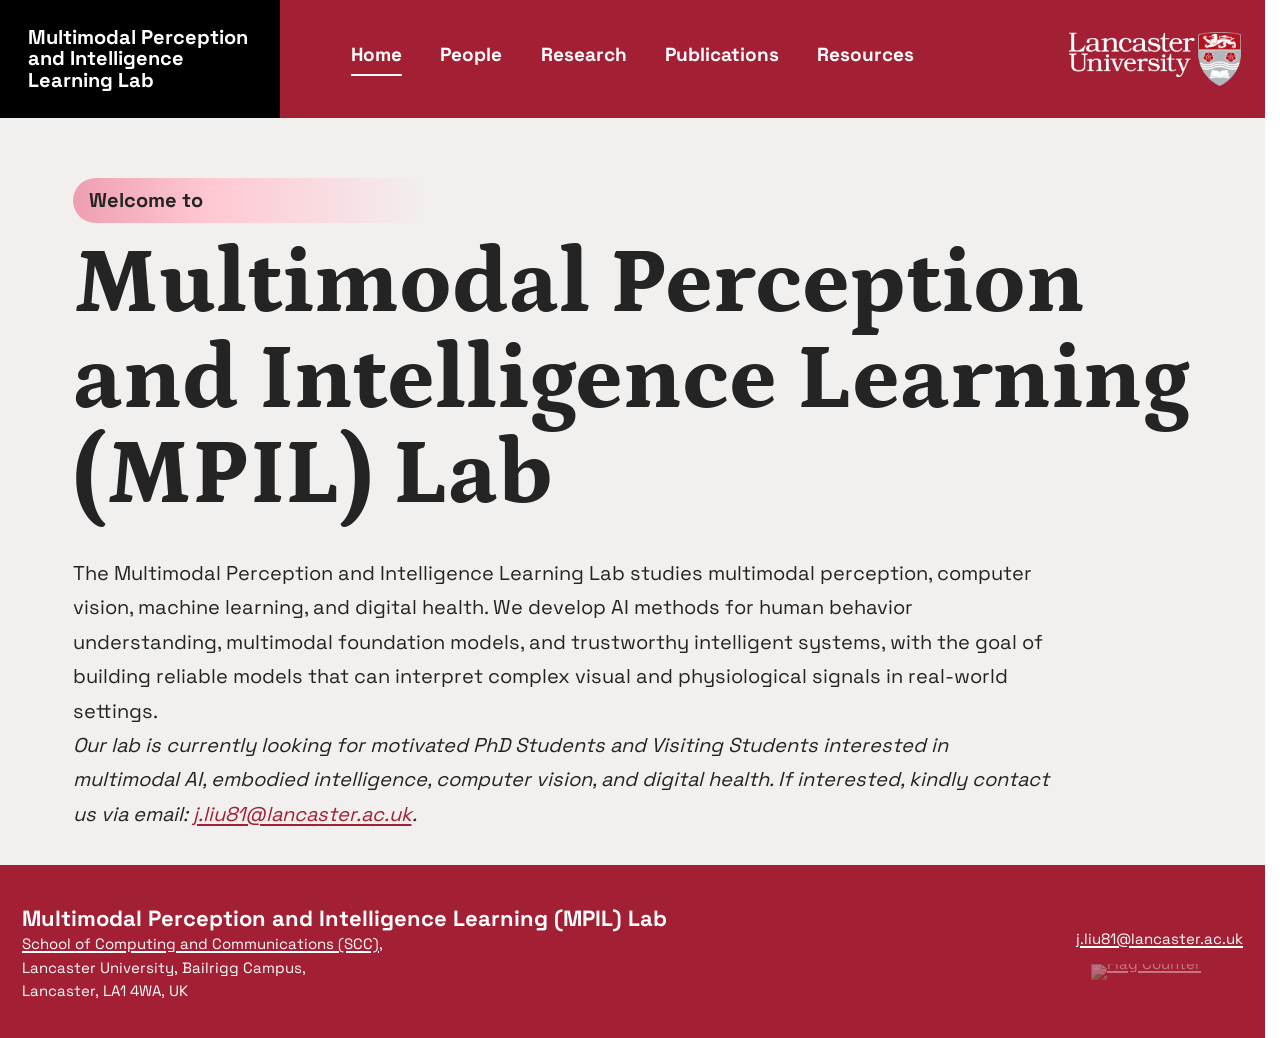
==== index.html @ 98a17470 "Publish lab webpage" ====
<!DOCTYPE html>
<html lang="en">
<head>
  <meta charset="utf-8">
  <meta name="viewport" content="width=device-width, initial-scale=1">
  <title>Multimodal Perception and Intelligence Learning (MPIL) Lab</title>
  <meta name="description" content="Multimodal Perception and Intelligence Learning (MPIL) Lab at Lancaster University: computer vision, machine learning, digital health, multimodal foundation models, and trustworthy AI.">
  <link rel="stylesheet" href="assets/site.css">
  <script defer src="assets/site-nav.js"></script>
</head>
<body data-page="home">
  <header class="site-header"></header>

  <main>
    <section class="page-title">
      <div class="container">
        <div class="home-hero-copy">
          <p class="eyebrow home-kicker">Welcome to</p>
          <h1 style="font-size: clamp(46px, 7.4vw, 92px); line-height: 1.04;">
            Multimodal Perception<br>
            and Intelligence Learning<br>
            (MPIL) Lab
          </h1>
        </div>
      </div>
    </section>

    <section class="container section home-description">
      <div class="home-hero-copy">
        <p>The Multimodal Perception and Intelligence Learning Lab studies multimodal perception, computer vision, machine learning, and digital health. We develop AI methods for human behavior understanding, multimodal foundation models, and trustworthy intelligent systems, with the goal of building reliable models that can interpret complex visual and physiological signals in real-world settings.<br><em>Our lab is currently looking for motivated PhD Students and Visiting Students interested in multimodal AI, embodied intelligence, computer vision, and digital health. If interested, kindly contact us via email: <a href="mailto:j.liu81@lancaster.ac.uk">j.liu81@lancaster.ac.uk</a>.</em></p>
      </div>
    </section>
  </main>

  <footer class="site-footer">
    <div class="footer-inner">
      <span>
        <span class="footer-lab">Multimodal Perception and Intelligence Learning (MPIL) Lab</span><br>
        <a href="https://www.lancaster.ac.uk/scc/" target="_blank" rel="noopener noreferrer">School of Computing and Communications (SCC)</a>,<br>
        Lancaster University, Bailrigg Campus,<br>
        Lancaster, LA1 4WA, UK<br>
      </span>
      <div class="footer-actions">
        <a href="mailto:j.liu81@lancaster.ac.uk">j.liu81@lancaster.ac.uk</a>
        <a class="visitor-tracker" href="https://info.flagcounter.com/nKaK" target="_blank" rel="noopener noreferrer" aria-label="Site visitor flag counter">
          <img src="https://s01.flagcounter.com/mini/nKaK/bg_FFFFFF/txt_000000/border_CCCCCC/flags_0/" alt="Flag Counter">
        </a>
      </div>
    </div>
  </footer>
</body>
</html>
---- assets/site.css ----
:root {
  --ink: #3c3c3c;
  --heading: #25454c;
  --accent: #0f6f78;
  --accent-dark: #0b5960;
  --muted: #666f72;
  --pale: #f2f4f4;
  --line: #e2e6e7;
  --paper: #ffffff;
}

* {
  box-sizing: border-box;
}

html {
  scroll-behavior: smooth;
  overflow-y: scroll;
  scrollbar-gutter: stable;
}

body {
  margin: 0;
  color: var(--ink);
  background: var(--paper);
  font-family: "Open Sans", "Helvetica Neue", Arial, sans-serif;
  font-size: 18px;
  line-height: 1.55;
}

a {
  color: var(--accent-dark);
  text-decoration: none;
}

a:hover {
  text-decoration: underline;
}

img {
  display: block;
  max-width: 100%;
}

.site-header {
  background: #a31f34;
  min-height: 92px;
}

.nav {
  width: min(1480px, calc(100% - 44px));
  min-height: 92px;
  height: 92px;
  margin: 0 auto;
  display: flex;
  align-items: flex-start;
  justify-content: space-between;
  gap: 36px;
  padding-top: 22px;
}

.brand {
  color: #fff;
  font-size: 34px;
  font-weight: 800;
  line-height: 1;
}

.brand span {
  display: block;
  width: 28px;
  height: 28px;
  margin-top: 5px;
  border: 2px solid #fff;
  transform: rotate(45deg);
}

.site-header .nav > a,
.site-header .nav-links a {
  background: transparent !important;
  border: 0 !important;
  box-shadow: none !important;
}

.nav-links {
  display: flex;
  flex-wrap: wrap;
  justify-content: flex-end;
  gap: 4px 18px;
  padding-top: 2px;
  color: #fff;
  font-size: 18px;
}

.nav-links a {
  display: inline-flex;
  position: relative;
  min-height: 34px;
  height: 34px;
  align-items: center;
  padding: 0 0 8px;
  border: 0 !important;
  background: transparent !important;
  box-shadow: none !important;
  color: rgba(255, 255, 255, 0.82);
  text-decoration: none;
  transition: color 180ms ease;
}

.nav-links a::after {
  content: "";
  position: absolute;
  right: 0;
  bottom: 0;
  left: 0;
  height: 2px;
  background: #fff;
  transform: scaleX(0);
  transform-origin: center;
  transition: transform 180ms ease;
}

.nav-links a[aria-current="page"] {
  background: transparent !important;
  border: 0 !important;
  box-shadow: none !important;
  color: #fff;
  font-weight: 700;
}

.nav-links a[aria-current="page"]::after {
  transform: scaleX(1);
}

.nav-links a:hover {
  background: transparent !important;
  border: 0 !important;
  box-shadow: none !important;
  color: #fff;
  text-decoration: none;
}

.nav-links a:hover::after {
  transform: scaleX(1);
}

.container {
  width: min(1200px, calc(100% - 64px));
  margin: 0 auto;
}

.hero {
  display: grid;
  grid-template-columns: 1.45fr 1fr;
  align-items: center;
  gap: 86px;
  padding: 22px 0 58px;
}

.hero-text {
  padding-top: 18px;
}

.eyebrow {
  margin: 0 0 8px;
  color: var(--accent-dark);
  font-size: 15px;
  font-weight: 700;
}

h1,
h2,
h3 {
  margin: 0;
  color: var(--heading);
  line-height: 1.22;
  font-weight: 700;
}

h1 {
  font-size: 30px;
  color: var(--accent-dark);
}

h2 {
  font-size: 29px;
  color: var(--accent-dark);
}

h3 {
  font-size: 24px;
}

.lead {
  max-width: 820px;
  margin: 25px 0 0;
  color: var(--ink);
}

.join-note {
  margin-top: 26px;
}

.hero-visual img {
  width: 100%;
  aspect-ratio: 1.6 / 1;
  object-fit: cover;
}

.feature {
  display: grid;
  grid-template-columns: 0.72fr 1fr;
  gap: 28px;
  align-items: start;
  padding: 54px 0 66px;
}

.feature img {
  width: 100%;
  aspect-ratio: 1.8 / 1;
  object-fit: cover;
}

.feature-copy {
  padding: 2px 0 0;
}

.feature-copy p {
  margin: 24px 0 0;
}

.inline-links {
  display: flex;
  flex-wrap: wrap;
  gap: 14px;
  margin-top: 2px;
}

.carousel-dots {
  display: flex;
  justify-content: center;
  gap: 9px;
  margin: 4px 0 48px;
}

.carousel-dots span {
  width: 13px;
  height: 13px;
  border-radius: 50%;
  background: var(--accent-dark);
  opacity: 0.95;
}

.carousel-dots span:nth-child(5) {
  opacity: 0.65;
}

.band {
  background: var(--pale);
  padding: 52px 0 66px;
}

.section {
  padding: 52px 0;
}

.section-head {
  margin-bottom: 34px;
}

.section-head p {
  max-width: none;
  margin: 24px 0 0;
}

.image-row {
  display: grid;
  grid-template-columns: repeat(3, 1fr);
  gap: 26px;
}

.image-row img {
  width: 100%;
  aspect-ratio: 1.34 / 1;
  object-fit: cover;
}

.grid {
  display: grid;
  grid-template-columns: repeat(3, 1fr);
  gap: 26px;
}

.grid.two {
  grid-template-columns: repeat(2, 1fr);
}

.card,
.profile,
.paper,
.grant,
.timeline {
  border-top: 3px solid var(--line);
  background: transparent;
}

.card img {
  width: 100%;
  aspect-ratio: 1.5 / 1;
  object-fit: cover;
  margin-bottom: 18px;
}

.card-body,
.profile,
.paper,
.grant,
.timeline {
  padding: 18px 0 0;
}

.card p,
.profile p,
.paper p,
.grant p,
.timeline p {
  margin: 12px 0 0;
  color: var(--muted);
}

.paper,
.grant,
.timeline,
.profile {
  padding-bottom: 24px;
}

.venue,
.grant .meta,
.paper .venue {
  display: block;
  margin-bottom: 8px;
  color: var(--accent-dark);
  font-size: 14px;
  font-weight: 700;
  text-transform: uppercase;
}

.tag-list,
.link-list,
.actions {
  display: flex;
  flex-wrap: wrap;
  gap: 12px;
  margin-top: 18px;
}

.button {
  color: var(--accent-dark);
  font-weight: 700;
}

.button::after {
  content: " →";
}

.button.secondary {
  color: var(--accent-dark);
}

.page-title {
  padding: 42px 0 34px;
  background: var(--pale);
}

.page-title p {
  max-width: 960px;
  margin: 18px 0 0;
}

.people-grid {
  display: grid;
  grid-template-columns: repeat(4, 1fr);
  gap: 24px;
}

.avatar {
  display: none;
}

.profile-photo {
  display: block;
  width: 100%;
  aspect-ratio: 1 / 1;
  margin-bottom: 16px;
  background: var(--line);
  object-fit: cover;
}

.columns {
  display: grid;
  grid-template-columns: 0.7fr 1.3fr;
  gap: 42px;
  align-items: start;
}

.side-box {
  border-top: 3px solid var(--accent);
  background: var(--pale);
  padding: 24px;
}

.side-box dl {
  margin: 0;
}

.side-box dt {
  margin-top: 18px;
  color: var(--heading);
  font-weight: 700;
}

.side-box dt:first-child {
  margin-top: 0;
}

.side-box dd {
  margin: 4px 0 0;
  color: var(--muted);
}

.content-list {
  margin: 14px 0 0;
  padding-left: 21px;
  color: var(--muted);
}

.content-list li + li {
  margin-top: 8px;
}

body.research-page {
  --paper: #ffffff;
  background:
    linear-gradient(135deg, var(--accent) 0 34px, transparent 34px) top left / 112px 112px no-repeat,
    linear-gradient(315deg, var(--accent-hot) 0 28px, transparent 28px) top right / 96px 96px no-repeat,
    var(--paper);
}

body.publication-page {
  background: #f3f4f4;
}

.publication-main {
  width: min(1200px, calc(100% - 64px));
  margin: 0 auto;
  padding: 26px 0 72px;
}

.publication-heading {
  margin: 0 12px 24px;
}

.publication-heading h1 {
  color: var(--accent-dark);
  font-size: 30px;
}

.publication-heading p {
  margin: 10px 0 0;
  color: var(--muted);
  font-size: 17px;
  font-style: italic;
}

.publication-search-wrap {
  margin-bottom: 20px;
}

.publication-search {
  width: 100%;
  height: 58px;
  border: 0;
  border-radius: 999px;
  background: #fff;
  color: var(--ink);
  font: inherit;
  font-size: 19px;
  outline: none;
  padding: 0 26px;
}

.publication-search:focus {
  box-shadow: 0 0 0 2px rgba(15, 111, 120, 0.28);
}

.publication-search::placeholder {
  color: #7b8284;
}

.publication-note {
  margin: 18px 0 0 12px;
  color: var(--muted);
  font-size: 16px;
  font-style: italic;
}

.publication-year-group {
  margin-top: 30px;
}

.publication-year-group:first-of-type {
  margin-top: 18px;
}

.publication-year {
  margin: 0 12px 19px;
  padding-bottom: 8px;
  border-bottom: 1px solid #dde2e3;
  color: var(--accent-dark);
  font-size: 25px;
}

.publication-list {
  list-style: none;
  margin: 0;
  padding: 0 12px;
}

.publication-list-wrap {
  counter-reset: publication-index;
}

.publication-item {
  margin: 0 0 26px;
  counter-increment: publication-index;
}

.publication-item[hidden] {
  counter-increment: none;
}

.publication-item p {
  max-width: 1400px;
  margin: 0;
  color: #4b4f50;
  font-size: 17px;
  line-height: 1.42;
}

.publication-title {
  color: #3d4243;
  font-weight: 700;
}

.publication-title::before {
  content: counter(publication-index) ". ";
  color: #6b7173;
  font-weight: 700;
  margin-right: 8px;
}

.funding-page .publication-title::before {
  content: none;
  margin-right: 0;
}

.publication-item .publication-authors {
  margin-top: 2px;
}

.publication-item .publication-venue {
  margin-top: 2px;
  font-style: italic;
}

.publication-item mark {
  border-radius: 3px;
  background: #f3c7cf;
  color: inherit;
  padding: 0 2px;
}

.publication-empty {
  margin: 32px 12px 0;
  color: var(--muted);
  font-size: 18px;
}

.publication-empty[hidden] {
  display: none;
}

.screen-reader-only {
  position: absolute;
  width: 1px;
  height: 1px;
  padding: 0;
  margin: -1px;
  overflow: hidden;
  clip: rect(0, 0, 0, 0);
  white-space: nowrap;
  border: 0;
}

.site-footer {
  border-top: 1px solid var(--line);
  background: #fff;
  color: var(--muted);
}

.footer-inner {
  width: min(1480px, calc(100% - 44px));
  margin: 0 auto;
  padding: 16px 0;
  display: flex;
  justify-content: space-between;
  text-align: left;
  align-items: center;
  gap: 20px;
  font-size: 15px;
}

.footer-lab {
  display: inline-block;
  font-size: 22px;
  font-weight: 700;
  line-height: 1.2;
}

.footer-actions {
  display: flex;
  flex-direction: column;
  align-items: flex-end;
  gap: 14px;
}

.visitor-tracker {
  display: inline-flex;
  line-height: 0;
  opacity: 0.38;
  transition: opacity 160ms ease, filter 160ms ease;
  filter: grayscale(0.25);
}

.visitor-tracker:hover,
.visitor-tracker:focus {
  opacity: 0.82;
  filter: grayscale(0);
  text-decoration: none;
}

.visitor-tracker img {
  display: block;
  width: 152px;
  height: auto;
}

@media (max-width: 980px) {
  .nav {
    min-height: auto;
    flex-direction: column;
    padding-bottom: 22px;
  }

  .nav-links {
    justify-content: flex-start;
  }

  .hero,
  .feature,
  .columns,
  .grid,
  .grid.two {
    grid-template-columns: 1fr;
    gap: 28px;
  }

  .image-row,
  .people-grid {
    grid-template-columns: repeat(2, 1fr);
  }
}

@media (max-width: 640px) {
  body {
    font-size: 16px;
  }

  .container,
  .nav,
  .publication-main,
  .footer-inner {
    width: calc(100% - 28px);
  }

  .nav-links a {
    padding: 0 10px;
    font-size: 15px;
  }

  h1 {
    font-size: 26px;
  }

  h2 {
    font-size: 25px;
  }

  .hero {
    padding-top: 12px;
  }

  .image-row,
  .people-grid {
    grid-template-columns: 1fr;
  }

  .footer-inner {
    flex-direction: column;
  }

  .footer-actions {
    align-items: center;
    gap: 12px;
  }

  .publication-main {
    padding-top: 20px;
  }

  .publication-search {
    height: 52px;
    font-size: 17px;
    padding: 0 20px;
  }

  .publication-list {
    padding: 0 4px;
  }

  .publication-item p {
    font-size: 16px;
  }
}

@font-face {
  font-family: "CocoSpace";
  src: url("fonts/SpaceGrotesk_wght_.ttf") format("truetype");
  font-weight: 300 700;
}

@font-face {
  font-family: "CocoSerif";
  src: url("fonts/Petrona_wght_.ttf") format("truetype");
  font-weight: 300 800;
}

body {
  --ink: #171717;
  --heading: #111111;
  --accent: #a31f34;
  --accent-dark: #7f1828;
  --accent-hot: #cf4d62;
  --accent-blue: #8ed1fc;
  --accent-green: #7bdcb5;
  --accent-peach: #fbe7dd;
  --muted: #444;
  --pale: #f2f0ef;
  --line: #111;
  --paper: #fffaf0;
  background:
    linear-gradient(90deg, rgba(163, 31, 52, 0.18) 0 18%, transparent 18% 100%),
    linear-gradient(180deg, var(--pale) 0 520px, #fff 520px 100%);
  color: var(--ink);
  font-family: "CocoSpace", "Helvetica Neue", Arial, sans-serif;
}

a {
  color: var(--accent);
  text-decoration: underline;
  text-decoration-thickness: 2px;
  text-underline-offset: 0.18em;
}

a:hover {
  color: var(--heading);
}

.site-header {
  background: #111;
  border-bottom: 4px solid var(--accent);
}

.nav {
  min-height: 96px;
  align-items: stretch;
  padding-top: 0;
  height: 96px;
}

.brand {
  display: flex;
  min-width: 280px;
  height: 96px;
  align-items: center;
  padding: 24px 34px;
  background: var(--accent);
  color: #fff;
  font-size: 28px;
  text-decoration: none;
}

.brand span {
  display: none;
}

.nav-links {
  padding-top: 0;
  color: #fff;
  font-size: 17px;
}

.nav-links a {
  min-height: 96px;
  padding: 0 20px;
  border-left: 2px solid #333;
  color: #fff;
  text-decoration: none;
}

.nav-links a[aria-current="page"] {
  background: var(--accent-hot);
  border-left-color: var(--accent-hot);
  border-right: 2px solid var(--accent-hot);
  color: #111;
}

.nav-links a:hover {
  background: var(--accent-blue);
  color: #111;
}

h1,
h2,
h3 {
  color: var(--heading);
  font-family: "CocoSerif", Georgia, serif;
  font-weight: 800;
}

h1,
.publication-heading h1 {
  font-size: 38px;
  color: var(--heading);
}

h2 {
  font-size: 32px;
  color: var(--heading);
}

.eyebrow,
.venue,
.grant .meta,
.paper .venue {
  color: var(--accent);
}

.hero {
  gap: 0;
  margin-top: 34px;
  border: 3px solid var(--line);
  background: linear-gradient(90deg, var(--accent-hot) 0 58%, var(--accent-blue) 58% 100%);
  padding: 0;
}

.hero-text {
  padding: 48px;
}

.lead {
  font-size: 20px;
}

.hero-visual img {
  border-left: 3px solid var(--line);
}

.feature {
  gap: 0;
  margin: 48px auto 64px;
  border: 3px solid var(--line);
  background: #fff;
  padding: 0;
}

.feature img {
  border-right: 3px solid var(--line);
}

.feature-copy {
  padding: 34px 36px;
}

.carousel-dots span {
  border-radius: 0;
  background: var(--accent);
}

.band {
  background: linear-gradient(90deg, var(--accent) 0 22%, var(--accent-green) 22% 100%);
  border-top: 3px solid var(--line);
  border-bottom: 3px solid var(--line);
}

.page-title {
  background: linear-gradient(90deg, var(--accent-blue) 0 62%, var(--accent-hot) 62% 100%);
  border-bottom: 3px solid var(--line);
}

.card,
.profile,
.paper,
.grant,
.timeline {
  border: 3px solid var(--line);
  background: #fff;
}

.card-body,
.profile,
.paper,
.grant,
.timeline {
  padding: 20px;
}

.grid > *:nth-child(3n + 1),
.people-grid > *:nth-child(4n + 1) {
  background: var(--accent-peach);
}

.grid > *:nth-child(3n + 2),
.people-grid > *:nth-child(4n + 2) {
  background: #fff;
}

.grid > *:nth-child(3n),
.people-grid > *:nth-child(4n + 3) {
  background: var(--accent-blue);
}

.people-grid > *:nth-child(4n) {
  background: var(--accent-green);
}

.side-box {
  border: 3px solid var(--line);
  background: var(--accent-hot);
}

body.publication-page {
  background:
    linear-gradient(90deg, var(--accent-blue) 0 13%, transparent 13% 100%),
    linear-gradient(180deg, var(--pale) 0 240px, #fff 240px 100%);
}

.publication-search {
  border: 3px solid var(--line);
  border-radius: 0;
  background: var(--accent-hot);
}

.publication-search:focus {
  box-shadow: 6px 6px 0 var(--accent);
}

.publication-year {
  display: inline-block;
  padding: 8px 14px;
  border: 3px solid var(--line);
  background: var(--accent-green);
  color: var(--heading);
}

.publication-item {
  margin-bottom: 18px;
  border: 3px solid var(--line);
  background: #fff;
  padding: 18px 20px;
}

.publication-item:nth-child(3n + 2) {
  background: var(--accent-peach);
}

.publication-item:nth-child(3n) {
  background: #eef8f3;
}

.publication-item p,
.publication-title {
  color: var(--ink);
}

.publication-title::before {
  color: var(--accent);
}

.publication-item mark {
  border-radius: 0;
  background: var(--accent-hot);
}

.site-footer {
  border-top: 4px solid var(--accent);
  background: #111;
  color: #fff;
}

.site-footer a {
  color: var(--accent-hot);
}

@media (max-width: 980px) {
  .nav {
    align-items: stretch;
    gap: 0;
    height: 72px;
  }

  .brand,
  .nav-links a {
    min-height: 72px;
    height: 72px;
  }

  .hero,
  .feature {
    background: var(--accent-hot);
  }

  .hero-visual img,
  .feature img {
    border-left: 0;
    border-right: 0;
    border-top: 3px solid var(--line);
  }
}

body {
  --ink: #242424;
  --heading: #1f1f1f;
  --accent: #a31f34;
  --accent-dark: #8f1b2e;
  --accent-hot: #cf4d62;
  --muted: #555;
  --pale: #f2f0ef;
  --line: #d8d4cf;
  --paper: #ffffff;
  background:
    linear-gradient(135deg, var(--accent) 0 34px, transparent 34px) top left / 112px 112px no-repeat,
    linear-gradient(315deg, var(--accent-hot) 0 28px, transparent 28px) top right / 96px 96px no-repeat,
    var(--paper);
  color: var(--ink);
  font-family: "CocoSpace", "Helvetica Neue", Arial, sans-serif;
}

body a {
  color: var(--accent);
  text-decoration: underline;
  text-decoration-thickness: 1.5px;
  text-underline-offset: 0.16em;
}

body a:hover {
  text-decoration: underline;
}

body .site-header {
  background: var(--accent);
  border-bottom: 4px solid var(--accent);
}

body .nav {
  min-height: 92px;
  align-items: stretch;
  justify-content: flex-start;
  gap: 0;
  padding-top: 0;
}

body .brand {
  display: flex;
  min-width: 120px;
  align-items: center;
  padding: 0 24px;
  background: var(--accent-dark);
  color: #fff;
  font-size: 38px;
  text-decoration: none;
}

body .brand span {
  display: none;
}

body .nav-links {
  padding-top: 0;
  color: #fff;
  font-size: 17px;
}

body .nav-links a {
  min-height: 92px;
  padding: 0 18px;
  border-left: 2px solid rgba(255, 255, 255, 0.2);
  color: #fff;
  text-decoration: none;
}

body .nav-links a[aria-current="page"] {
  background: var(--accent-dark);
  border-left-color: rgba(255, 255, 255, 0.2);
  border-right: 2px solid rgba(255, 255, 255, 0.2);
  color: #fff;
}

body .nav-links a:hover {
  background: var(--accent-hot);
  color: #fff;
}

body h1,
body h2,
body h3 {
  color: var(--heading);
  font-family: "CocoSerif", Georgia, serif;
  font-weight: 800;
}

body h1,
body .publication-heading h1 {
  color: var(--heading);
  font-size: 34px;
}

body h2 {
  color: var(--heading);
  font-size: 30px;
}

body .page-title {
  position: relative;
  background: var(--pale);
  border-bottom: 1px solid var(--line);
}

body .page-title::after {
  content: "";
  position: absolute;
  right: 44px;
  bottom: -18px;
  width: 160px;
  height: 36px;
  background: linear-gradient(90deg, var(--accent) 0 50%, var(--accent-hot) 50% 100%);
}

body .card,
body .profile,
body .paper,
body .grant,
body .timeline {
  border: 0;
  border-top: 3px solid var(--accent);
  background: transparent;
}

body .card-body,
body .profile,
body .paper,
body .grant,
body .timeline {
  padding: 18px 0 0;
}

body .side-box {
  border: 0;
  border-top: 4px solid var(--accent);
  background: var(--pale);
}

body.publication-page {
  background:
    linear-gradient(135deg, var(--accent) 0 34px, transparent 34px) top left / 112px 112px no-repeat,
    linear-gradient(315deg, var(--accent-hot) 0 28px, transparent 28px) top right / 96px 96px no-repeat,
    #f6f5f3;
}

body .publication-search {
  border: 2px solid var(--line);
  border-radius: 0;
  background: #fff;
}

body .publication-search:focus {
  box-shadow: 4px 4px 0 var(--accent-hot);
}

body .publication-year {
  display: block;
  padding: 0 0 8px;
  border: 0;
  border-bottom: 2px solid var(--line);
  background: linear-gradient(90deg, rgba(163, 31, 52, 0.14), transparent 42%);
  color: var(--heading);
}

body .publication-item {
  margin: 0 0 26px;
  border: 0;
  background: transparent;
  padding: 0;
}

body .publication-item:nth-child(3n + 2),
body .publication-item:nth-child(3n) {
  background: transparent;
}

body .publication-item p {
  color: #4b4f50;
}

body .publication-title {
  color: #3d4243;
}

body .publication-title::before {
  color: var(--accent);
}

body .publication-item mark {
  border-radius: 3px;
  background: #f3c7cf;
}

body .site-footer {
  border-top: 4px solid var(--accent);
  background: var(--accent);
  color: #fff;
}

body .site-footer a {
  color: #fff;
}

body .nav {
  justify-content: flex-start;
  gap: 0;
  height: 96px;
}

.lancaster-logo {
  display: flex;
  min-height: 92px;
  align-items: center;
  gap: 12px;
  padding: 0 24px;
  margin-left: auto;
  background: var(--accent);
  color: #fff;
  text-decoration: none;
  border-right: 2px solid rgba(255, 255, 255, 0.2);
}

.lancaster-logo img {
  display: block;
  width: 172px;
  max-width: 100%;
  height: auto;
  background: transparent;
}

body.research-page {
  --paper: #fffaf0;
  background:
    linear-gradient(135deg, var(--accent) 0 34px, transparent 34px) top left / 112px 112px no-repeat,
    linear-gradient(315deg, var(--accent-hot) 0 28px, transparent 28px) top right / 96px 96px no-repeat,
    var(--paper);
}

.lancaster-mark {
  display: inline-flex;
  width: 44px;
  height: 44px;
  align-items: center;
  justify-content: center;
  background: var(--accent);
  color: #fff;
  font-weight: 800;
  line-height: 1;
}

.lancaster-wordmark {
  max-width: 128px;
  color: var(--heading);
  font-size: 15px;
  font-weight: 800;
  line-height: 1.12;
}

.home-description {
  max-width: 1200px;
  padding-top: 62px;
}

.home-description p {
  max-width: 980px;
  margin: 0;
  color: var(--ink);
  font-size: 20px;
  line-height: 1.72;
}

body.pi-page .pi-content,
body.people-page .people-content {
  background: var(--pale);
}

body.people-page {
  background: #f6f5f3;
}

body.people-page .page-title,
body.people-page .people-content {
  background: transparent;
  border-bottom: 0;
}

body.people-page .page-title {
  padding-top: 26px;
  padding-bottom: 24px;
}

body.people-page .people-content .section:first-of-type {
  padding-top: 18px;
}

body.people-page .people-content .section-head h2 {
  display: block;
  margin: 0 0 8px;
  padding: 0 0 8px;
  border: 0;
  border-bottom: 2px solid var(--line);
  background: linear-gradient(90deg, rgba(163, 31, 52, 0.14), transparent 42%);
  color: var(--heading);
  font-size: 25px;
}

body.people-page .people-content .section-head p {
  max-width: none;
  margin: 24px 12px 0 12px;
}

body.people-page .page-title .container,
body.people-page .people-content .container {
  width: min(1200px, calc(100% - 64px));
}

body.people-page .people-grid {
  display: flex;
  flex-wrap: wrap;
  gap: 24px;
  justify-content: flex-start;
}

body.people-page .profile {
  flex: 0 0 210px;
}

body.people-page .profile-photo {
  aspect-ratio: 1 / 1;
}

body.people-page .people-grid > *,
body.people-page .grid > *,
body.people-page .profile,
body.people-page .timeline {
  background: transparent;
}

body.people-page .profile h3 a {
  color: var(--heading);
}

body.people-page .profile h3 a:hover {
  color: var(--heading);
}

@media (max-width: 980px) {
  body.people-page .people-grid {
    grid-template-columns: repeat(2, minmax(0, 210px));
  }
}

@media (max-width: 640px) {
  body.people-page .people-grid {
    grid-template-columns: minmax(0, 210px);
  }
}

body.pi-page .page-title::after,
body.people-page .page-title::after {
  display: none;
}

body.pi-page {
  background: #f2f0ef;
}

body.pi-page .site-header {
  border-bottom: 1px solid #d8dcdd;
}

.pi-profile {
  padding: 78px 0 92px;
}

.pi-profile-inner {
  width: min(1200px, calc(100% - 64px));
}

.pi-profile h1 {
  color: #0c1517;
  font-size: clamp(38px, 4vw, 58px);
  line-height: 1.05;
  letter-spacing: -0.04em;
}

.pi-main-grid {
  display: grid;
  grid-template-columns: 320px minmax(0, 1fr);
  gap: 72px;
  align-items: start;
  margin-top: 52px;
}

.pi-portrait {
  max-width: 300px;
  margin: 0 0 26px;
}

.pi-portrait img {
  width: 100%;
  height: auto;
  background: #dde3e4;
}

.pi-details {
  max-width: 760px;
  color: #0c1517;
  font-size: 16px;
  line-height: 1.35;
}

.pi-details p {
  margin: 0;
}

.pi-details p + p {
  margin-top: 4px;
}

.pi-details a,
.pi-bio a {
  color: var(--accent);
  text-decoration: underline;
  text-underline-offset: 2px;
}

.pi-rule {
  display: none;
  width: min(860px, calc(100% - 80px));
  margin: 58px auto 52px;
  border: 0;
  border-top: 1px solid var(--accent);
}

.pi-bio {
  max-width: 760px;
  padding-top: 3px;
}

.pi-bio h2 {
  color: #0c1517;
  font-size: clamp(29px, 2.7vw, 40px);
  letter-spacing: -0.03em;
}

.pi-bio p {
  margin: 28px 0 0;
  color: #111b1d;
  font-size: 18px;
  line-height: 1.62;
}

@media (max-width: 640px) {
  body.people-page .page-title .container,
  body.people-page .people-content .container {
    width: min(100% - 28px, 1460px);
  }

  .lancaster-logo,
  .brand,
  .nav-links a {
    min-height: 64px;
    height: 64px;
  }

  .nav,
  body .nav {
    height: 64px;
  }

  .lancaster-logo {
    width: 100%;
    border-right: 0;
    border-bottom: 4px solid var(--accent);
  }

  .pi-profile {
    padding: 48px 0 64px;
  }

  .pi-profile-inner {
    width: min(100% - 34px, 1200px);
  }

  .pi-main-grid {
    grid-template-columns: 1fr;
    gap: 0;
    margin-top: 34px;
  }

  .pi-portrait {
    max-width: 260px;
    margin: 34px 0 28px;
  }

  .pi-rule {
    display: block;
    width: 100%;
    margin: 42px 0 38px;
  }

  .pi-bio {
    max-width: none;
    padding-top: 0;
  }

  .pi-bio p {
    font-size: 17px;
  }
}

body.research-page .research-direction-list {
  display: flex;
  flex-wrap: wrap;
  gap: 12px;
  margin-top: 12px;
}

body.research-page .research-direction-list a {
  display: inline-flex;
  align-items: center;
  min-height: 38px;
  padding: 5px 14px;
  border: 1px solid var(--line);
  color: var(--accent-dark);
  font-size: 15px;
  font-weight: 700;
  text-decoration: none;
}

body.research-page .research-direction-list a:hover {
  border-color: var(--accent);
}

body.research-page .research-directions {
  display: grid;
  gap: 42px;
  background: var(--pale);
  width: 100%;
  margin: 0;
  padding-top: 0;
  padding-left: 0;
  padding-right: 0;
}

body.research-page .page-title .container {
  width: min(1200px, calc(100% - 64px));
}

body.research-page .page-title {
  padding-top: 26px;
  padding-bottom: 22px;
  border-bottom: 0;
}

body.research-page .page-title p {
  margin-top: 10px;
}

body.research-page .research-direction {
  display: grid;
  grid-template-columns: minmax(260px, 0.34fr) 1fr;
  gap: 34px;
  align-items: start;
  width: min(1200px, calc(100% - 64px));
  margin: 0 auto;
  padding-top: 34px;
  border-top: 3px solid var(--line);
}

body.research-page .research-direction:first-child {
  padding-top: 0;
  border-top: 0;
}

body.research-page .research-direction:first-of-type {
  padding-top: 0;
  border-top: 0;
}

body.research-page .research-direction-media {
  display: grid;
  min-height: 210px;
  align-items: center;
  background: var(--pale);
}

body.research-page .research-direction-media img {
  width: 100%;
  max-height: 310px;
  object-fit: contain;
}

body.research-page .research-direction-copy h3 {
  margin-top: 18px;
  font-size: 20px;
}

body.research-page .research-work-list {
  margin: 16px 0 0;
  padding-left: 24px;
  color: var(--muted);
}

body.research-page .research-work-list li + li {
  margin-top: 10px;
}

body.research-page .page-title::after {
  display: none;
}

@media (max-width: 980px) {
  body.research-page .research-direction {
    grid-template-columns: 1fr;
    gap: 24px;
  }

  body.research-page .research-direction-media {
    min-height: auto;
  }

  body.research-page .research-directions {
    padding-left: 0;
    padding-right: 0;
  }
}

@media (max-width: 640px) {
  body.research-page .page-title .container,
  body.research-page .research-direction {
    width: min(100% - 28px, 1460px);
  }
}

body[data-page="home"] main,
body[data-page="home"] .page-title,
body[data-page="home"] .home-description {
  background: var(--pale);
  border-bottom: 0;
}

body[data-page="home"] .page-title .container {
  text-align: left;
}

body[data-page="home"] .page-title {
  padding-bottom: 22px;
}

body[data-page="home"] .home-description {
  padding-top: 10px;
  padding-bottom: 34px;
}

body[data-page="home"] .home-hero-copy {
  max-width: 1120px;
  margin: 0 auto;
}

body[data-page="home"] .home-kicker {
  display: inline-block;
  margin-bottom: 14px;
  min-width: 360px;
  padding: 7px 16px;
  border-radius: 999px;
  background: linear-gradient(90deg, #ee9fb1 0%, #ffc8d3 38%, rgba(255, 200, 211, 0) 100%);
  color: var(--ink);
  font-size: 20px;
  font-weight: 800;
}

body[data-page="home"] .page-title::before,
body[data-page="home"] .page-title::after,
body[data-page="home"] .home-description::before,
body[data-page="home"] .home-description::after {
  content: none;
  display: none;
}

body[data-page="home"] .eyebrow,
body[data-page="home"] h1,
body[data-page="home"] h2,
body[data-page="home"] .lead {
  color: var(--ink);
}

body[data-page="home"] .eyebrow {
  color: var(--ink);
}

body[data-page="home"] .home-description p {
  background: transparent;
  max-width: 980px;
  margin-right: 0;
  margin-left: 0;
  color: var(--ink);
  text-align: left;
}

body .site-footer {
  padding-top: 20px;
  padding-bottom: 20px;
}

@media (min-width: 761px) {
  .nav {
    display: grid;
    grid-template-columns: minmax(220px, 1fr) auto minmax(220px, 1fr);
    align-items: start;
  }

  .brand {
    justify-self: start;
  }

  .nav-links {
    justify-self: center;
  }

  .nav > :last-child {
    justify-self: end;
  }
}

.site-header {
  min-height: 92px;
}

.nav {
  min-height: 92px;
  padding-top: 22px;
}

.site-header {
  height: 118px !important;
  min-height: 118px !important;
}

.nav {
  height: 118px !important;
  min-height: 118px !important;
  padding-top: 0 !important;
  align-items: center !important;
}

.nav-links {
  padding-top: 0 !important;
  align-items: center;
}

.site-header {
  --nav-side-width: clamp(280px, 20vw, 400px);
}

.site-header .nav > .brand,
body .site-header .nav > .brand {
  display: inline-flex;
  width: var(--nav-side-width);
  min-width: var(--nav-side-width);
  height: 118px;
  min-height: 118px;
  align-items: center;
  justify-content: flex-start;
  padding: 0 28px;
  background: #000 !important;
  border: 0 !important;
  box-shadow: none !important;
  color: #fff !important;
  font-size: clamp(20px, 1.28vw, 24px);
  font-weight: 800;
  line-height: 1.08;
  text-align: left;
  text-decoration: none;
  white-space: normal;
  overflow-wrap: normal;
  text-wrap: balance;
}

.site-header .nav > .brand:hover,
body .site-header .nav > .brand:hover {
  background: #000 !important;
  color: #fff !important;
  text-decoration: none;
}

.site-header .nav-links a,
body .site-header .nav-links a {
  min-height: 34px;
  height: 34px;
  padding: 0 0 8px;
  border: 0 !important;
  background: transparent !important;
  box-shadow: none !important;
  font-size: 19px;
  font-weight: 700;
  white-space: nowrap;
}

@media (min-width: 981px) {
  .nav,
  body .nav {
    width: 100% !important;
    max-width: none;
    margin: 0;
    display: grid;
    grid-template-columns: var(--nav-side-width) minmax(0, 1fr) var(--nav-side-width);
    gap: 18px;
    padding: 0 !important;
  }

  .nav-links {
    justify-self: center;
    width: auto;
    padding: 0;
    justify-content: center;
    gap: clamp(24px, 3vw, 42px);
  }

  .lancaster-logo {
    width: var(--nav-side-width);
    justify-self: end;
    justify-content: flex-end;
  }
}

@media (max-width: 980px) {
  .site-header {
    height: auto !important;
    min-height: 0 !important;
  }

  .nav,
  body .nav {
    display: grid;
    grid-template-columns: minmax(0, 1fr) auto;
    gap: 12px 18px;
    height: auto !important;
    min-height: 0 !important;
    align-items: center !important;
    padding: 14px 0 !important;
  }

  .site-header .nav > .brand,
  body .site-header .nav > .brand {
    width: min(300px, 100%);
    min-width: 0;
    height: auto;
    min-height: 82px;
    font-size: 20px;
  }

  .nav-links {
    grid-column: 1 / -1;
    grid-row: 2;
    justify-content: flex-start;
  }

  .nav-links a,
  body .nav-links a {
    min-height: 34px;
    height: 34px;
    font-size: 17px;
  }

  .lancaster-logo {
    grid-column: 2;
    grid-row: 1;
    min-height: 62px;
    height: 62px;
  }
}

@media (max-width: 640px) {
  .nav,
  body .nav {
    grid-template-columns: 1fr;
  }

  .site-header .nav > .brand,
  body .site-header .nav > .brand {
    width: 100%;
    font-size: 18px;
  }

  .lancaster-logo {
    grid-column: 1;
    grid-row: auto;
    width: max-content;
    max-width: 100%;
  }

  .nav-links a,
  body .nav-links a {
    font-size: 16px;
  }
}
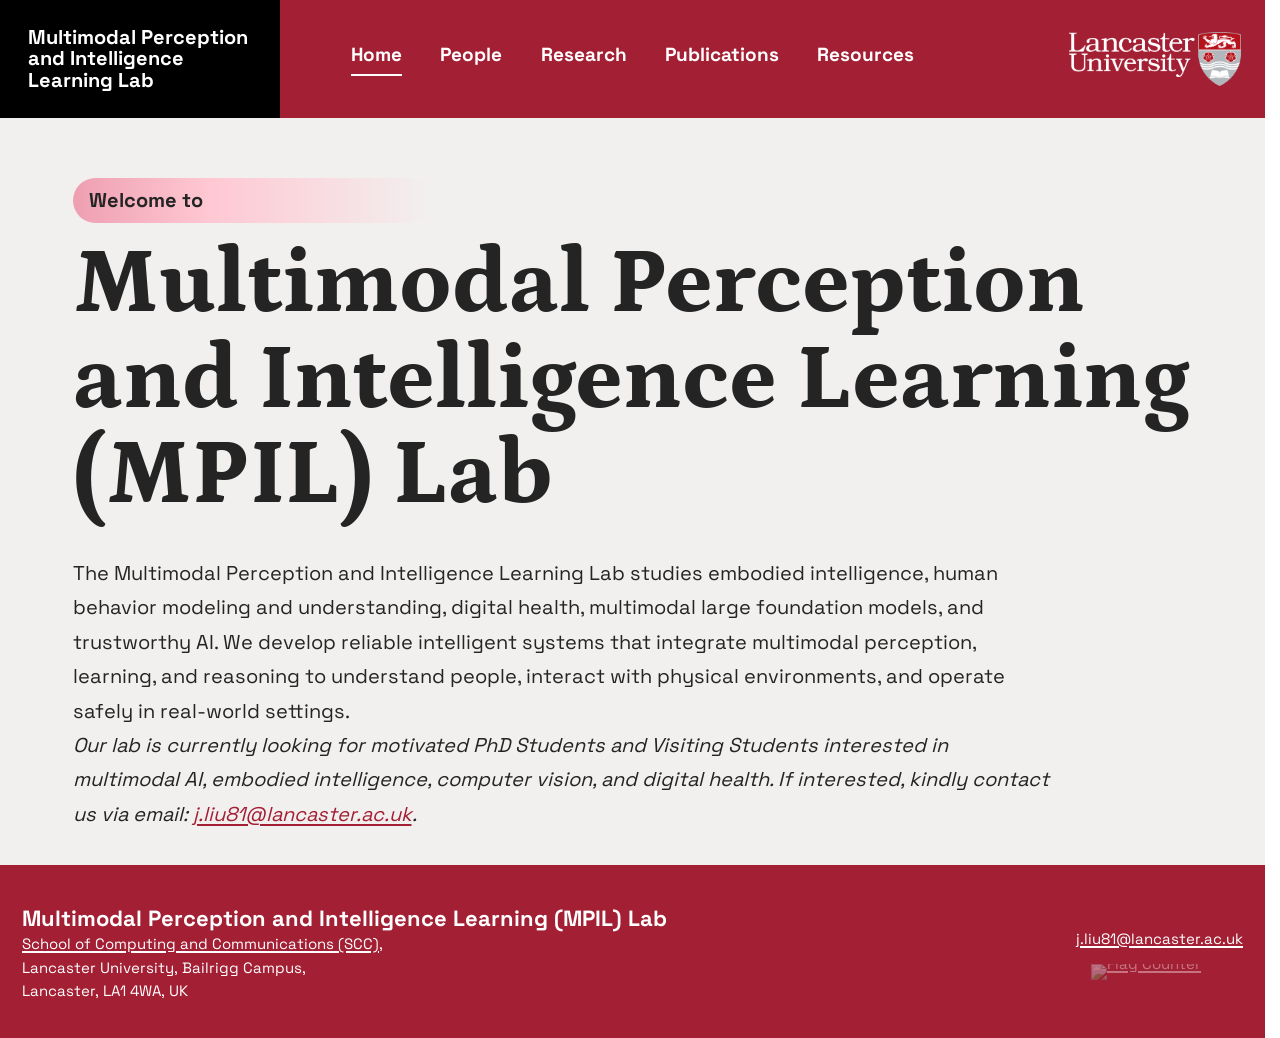
==== commit ba143f1a: "Expand research directions and publications" ====
--- a/index.html
+++ b/index.html
@@ -27,7 +27,7 @@
 
     <section class="container section home-description">
       <div class="home-hero-copy">
-        <p>The Multimodal Perception and Intelligence Learning Lab studies multimodal perception, computer vision, machine learning, and digital health. We develop AI methods for human behavior understanding, multimodal foundation models, and trustworthy intelligent systems, with the goal of building reliable models that can interpret complex visual and physiological signals in real-world settings.<br><em>Our lab is currently looking for motivated PhD Students and Visiting Students interested in multimodal AI, embodied intelligence, computer vision, and digital health. If interested, kindly contact us via email: <a href="mailto:j.liu81@lancaster.ac.uk">j.liu81@lancaster.ac.uk</a>.</em></p>
+        <p>The Multimodal Perception and Intelligence Learning Lab studies embodied intelligence, human behavior modeling and understanding, digital health, multimodal large foundation models, and trustworthy AI. We develop reliable intelligent systems that integrate multimodal perception, learning, and reasoning to understand people, interact with physical environments, and operate safely in real-world settings.<br><em>Our lab is currently looking for motivated PhD Students and Visiting Students interested in multimodal AI, embodied intelligence, computer vision, and digital health. If interested, kindly contact us via email: <a href="mailto:j.liu81@lancaster.ac.uk">j.liu81@lancaster.ac.uk</a>.</em></p>
       </div>
     </section>
   </main>
--- a/assets/site.css
+++ b/assets/site.css
@@ -1384,6 +1384,11 @@
   aspect-ratio: 1 / 1;
 }
 
+body.people-page .profile h3,
+body.people-page .profile p {
+  text-align: center;
+}
+
 body.people-page .people-grid > *,
 body.people-page .grid > *,
 body.people-page .profile,
@@ -1392,11 +1397,17 @@
 }
 
 body.people-page .profile h3 a {
+  text-decoration: underline;
   color: var(--heading);
 }
 
 body.people-page .profile h3 a:hover {
+  text-decoration: underline;
   color: var(--heading);
+}
+
+body.people-page .profile h3 .faculty-title {
+  text-decoration: none;
 }
 
 @media (max-width: 980px) {
@@ -1637,6 +1648,7 @@
 body.research-page .research-direction-media {
   display: grid;
   min-height: 210px;
+  align-self: center;
   align-items: center;
   background: var(--pale);
 }
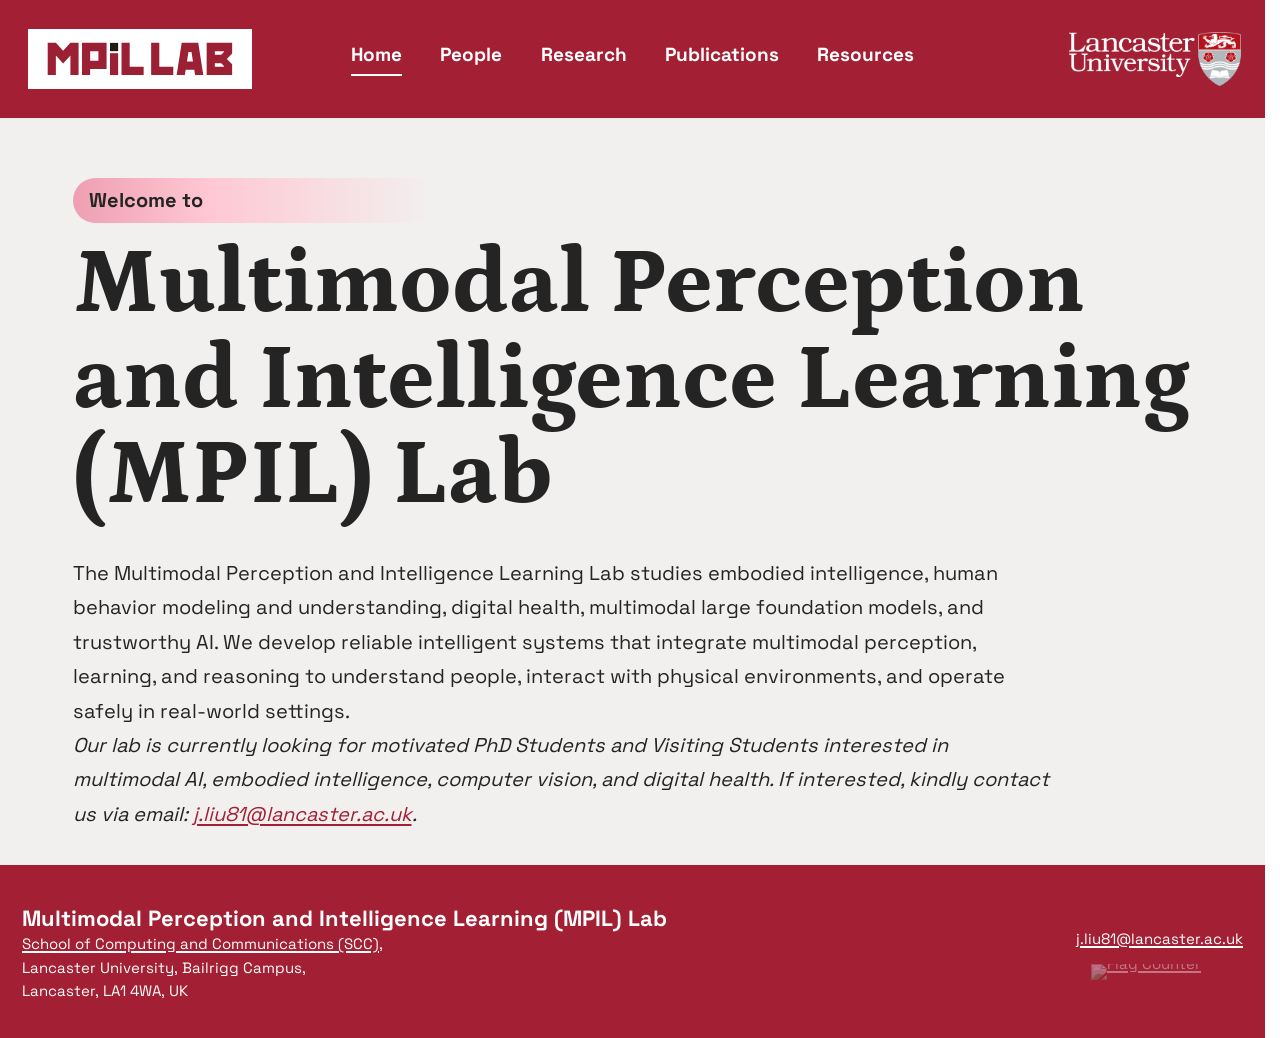
==== commit 72b4934f: "0807" ====
--- a/index.html
+++ b/index.html
@@ -4,7 +4,7 @@
   <meta charset="utf-8">
   <meta name="viewport" content="width=device-width, initial-scale=1">
   <title>Multimodal Perception and Intelligence Learning (MPIL) Lab</title>
-  <meta name="description" content="Multimodal Perception and Intelligence Learning (MPIL) Lab at Lancaster University: computer vision, machine learning, digital health, multimodal foundation models, and trustworthy AI.">
+  <meta name="description" content="Multimodal Perception and Intelligence Learning (MPIL) Lab at Lancaster University: computer vision, machine learning, digital health, multimodal foundation models, and trustworthy AI."> 
   <link rel="stylesheet" href="assets/site.css">
   <script defer src="assets/site-nav.js"></script>
 </head>
--- a/assets/site.css
+++ b/assets/site.css
@@ -1831,7 +1831,7 @@
   align-items: center;
   justify-content: flex-start;
   padding: 0 28px;
-  background: #000 !important;
+  background: var(--accent) !important;
   border: 0 !important;
   box-shadow: none !important;
   color: #fff !important;
@@ -1845,9 +1845,18 @@
   text-wrap: balance;
 }
 
+.site-header .brand-logo {
+  display: block;
+  box-sizing: border-box;
+  width: min(100%, 276px);
+  height: auto;
+  padding: 12px 18px;
+  background: #fff;
+}
+
 .site-header .nav > .brand:hover,
 body .site-header .nav > .brand:hover {
-  background: #000 !important;
+  background: var(--accent) !important;
   color: #fff !important;
   text-decoration: none;
 }
